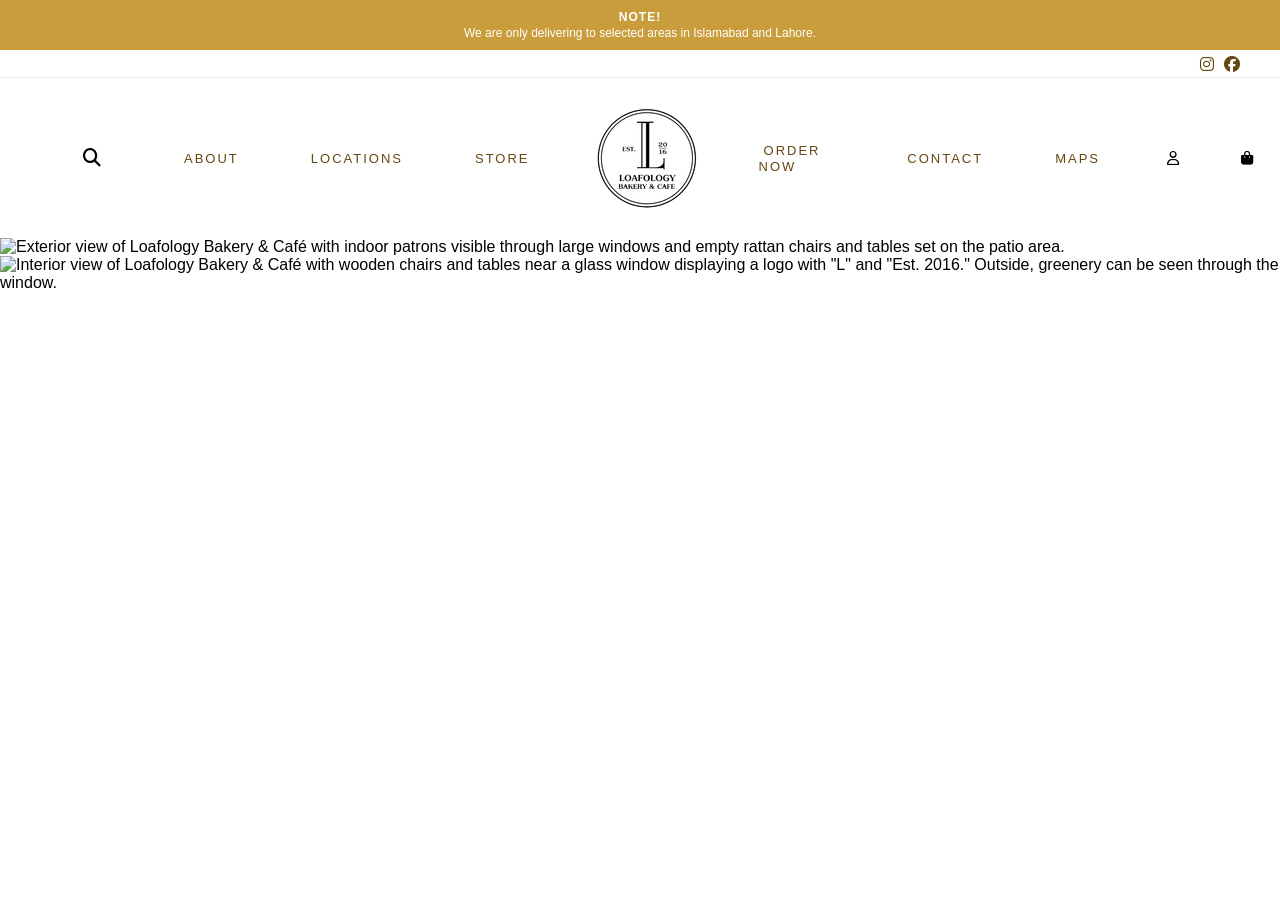
==== website-clone/index.html @ 67e298ac "initial commit" ====
<!DOCTYPE html>
<html lang="en">
<head>
    <meta charset="UTF-8">
    <meta name="viewport" content="width=device-width, initial-scale=1.0">
    <title> website-clone </title>
     <link rel="stylesheet" href="style.css">
     <link rel="stylesheet" href="https://cdnjs.cloudflare.com/ajax/libs/font-awesome/6.7.2/css/all.min.css">
</head>
<body>
    <header>

     <div class="anouncement-bar">
    <div class="anouncement-text">NOTE!</div>
    <div class="anouncement-link">
        We are only delivering to selected areas in Islamabad and Lahore.
    </div>
</div>

     <div class="page">
     <div class="content">
        <i class="fa-brands fa-facebook"></i>
        <i class="fa-brands fa-instagram"></i>
     </div>
     </div>

     <div class="site-header">
          <ul>
            <li><div class="search-logo">
               <i class="fa-solid fa-magnifying-glass"></i> 
             </div></li>
            <li><a href="#"> about</a></li>
            <li> <a href="#"> locations</a> </li>
            <li> <a href="#"> store</a></li>
            <li><div class="logo"></div> </li>
             <li> <a href="#"> order now</a></li>
              <li> <a href="#"> contact</a></li>
               <li> <a href="#"> maps</a></li>
               <li><i class="fa-regular fa-user"></i></li>
               <li> <i class="fa-solid fa-bag-shopping"></i></li>
          </ul>
        </div>
    </header>
    <secttion class="container">
        <div class="slider-wrapper">
            <div class="slider">
<img id="slider-1" src="https://loafology.com/cdn/shop/files/Loafology_Bakery_Caf_-_IMG_0495.jpg?v=1727433904&amp;width=2400" alt="Exterior view of Loafology Bakery &amp; Café with indoor patrons visible through large windows and empty rattan chairs and tables set on the patio area." />

<img id="slider-2" src="https://loafology.com/cdn/shop/files/Loafology_Bakery_Caf_-_IMG_9969-1-1_5866a946-ebfc-4ebb-a8b4-9e669cd6b1ef.jpg?height=1200&amp;v=1727432767" alt="Interior view of Loafology Bakery &amp; Café with wooden chairs and tables near a glass window displaying a logo with &quot;L&quot; and &quot;Est. 2016.&quot; Outside, greenery can be seen through the window." />
            </div>
        </div>
    </secttion>
</body>
</html>
---- website-clone/style.css ----
* {
    margin: 0;
    font-family: Arial, sans-serif;
    box-sizing: border-box;
}
body {
    width: 100%;
    overflow-x: hidden;
}
.anouncement-bar {
    background-color: #c99d3c;
    color: white;
    text-align: center;
    padding: 10px 0;
    width: 100%;

}
.anouncement-text {
   font-weight: bold;
    font-size: 12px;
    letter-spacing: 1px;
    margin-bottom: 2px;
}
.anouncement-link {
      font-size: 12px;
}
.page {
    height: 28px;
    color: #654813;
    max-width: 100%;
    margin: 0 auto;
    border-bottom: .1px solid  rgb(236, 236, 234);
}
.content {
    height: 28px;
    padding: 0px 40px;
    flex-direction: row-reverse;
    display: flex;
    align-items: center;
    gap: 10px;
}
.site-header {
    display: flex;
    justify-content: center;
    align-items: center;
    height: 160px;
    width: 100%;
    gap: 48px;
    position: relative;
}
ul {
    display: flex;
    justify-content: center;
    align-items: center;
    align-content: center;
    gap: 8px;
}
ul li {
    list-style: none;
    margin-left: 27px;
    margin-top: 27px;
    margin-bottom: 27px;
    margin-right: 27px;
    font-size: 14px;
}
ul li a {
    text-transform: uppercase;
    font-size: 13px;
    letter-spacing: 2px;
    font-weight: 500;
    text-decoration: none;
    margin-left: 5px;
    margin-right: 5px;
    color: #654813;
}
.logo {
    background-image: url(logo.png.avif);
     background-size: contain;
    background-repeat: no-repeat;
    background-position: center;
    border-radius: 50%;
    height: 100px;
    width: 100px;
    display: flex;
    flex-direction: column;
    gap: 5px;
    align-items: center;
    justify-content: center;
    text-align: center;
    align-items: center;
    flex-shrink: 0;
}
.search-logo {
    height: 50px;
    width: 50px;
    display: flex;
    align-items: center;
    justify-content: center;
    font-size: 18px;
}
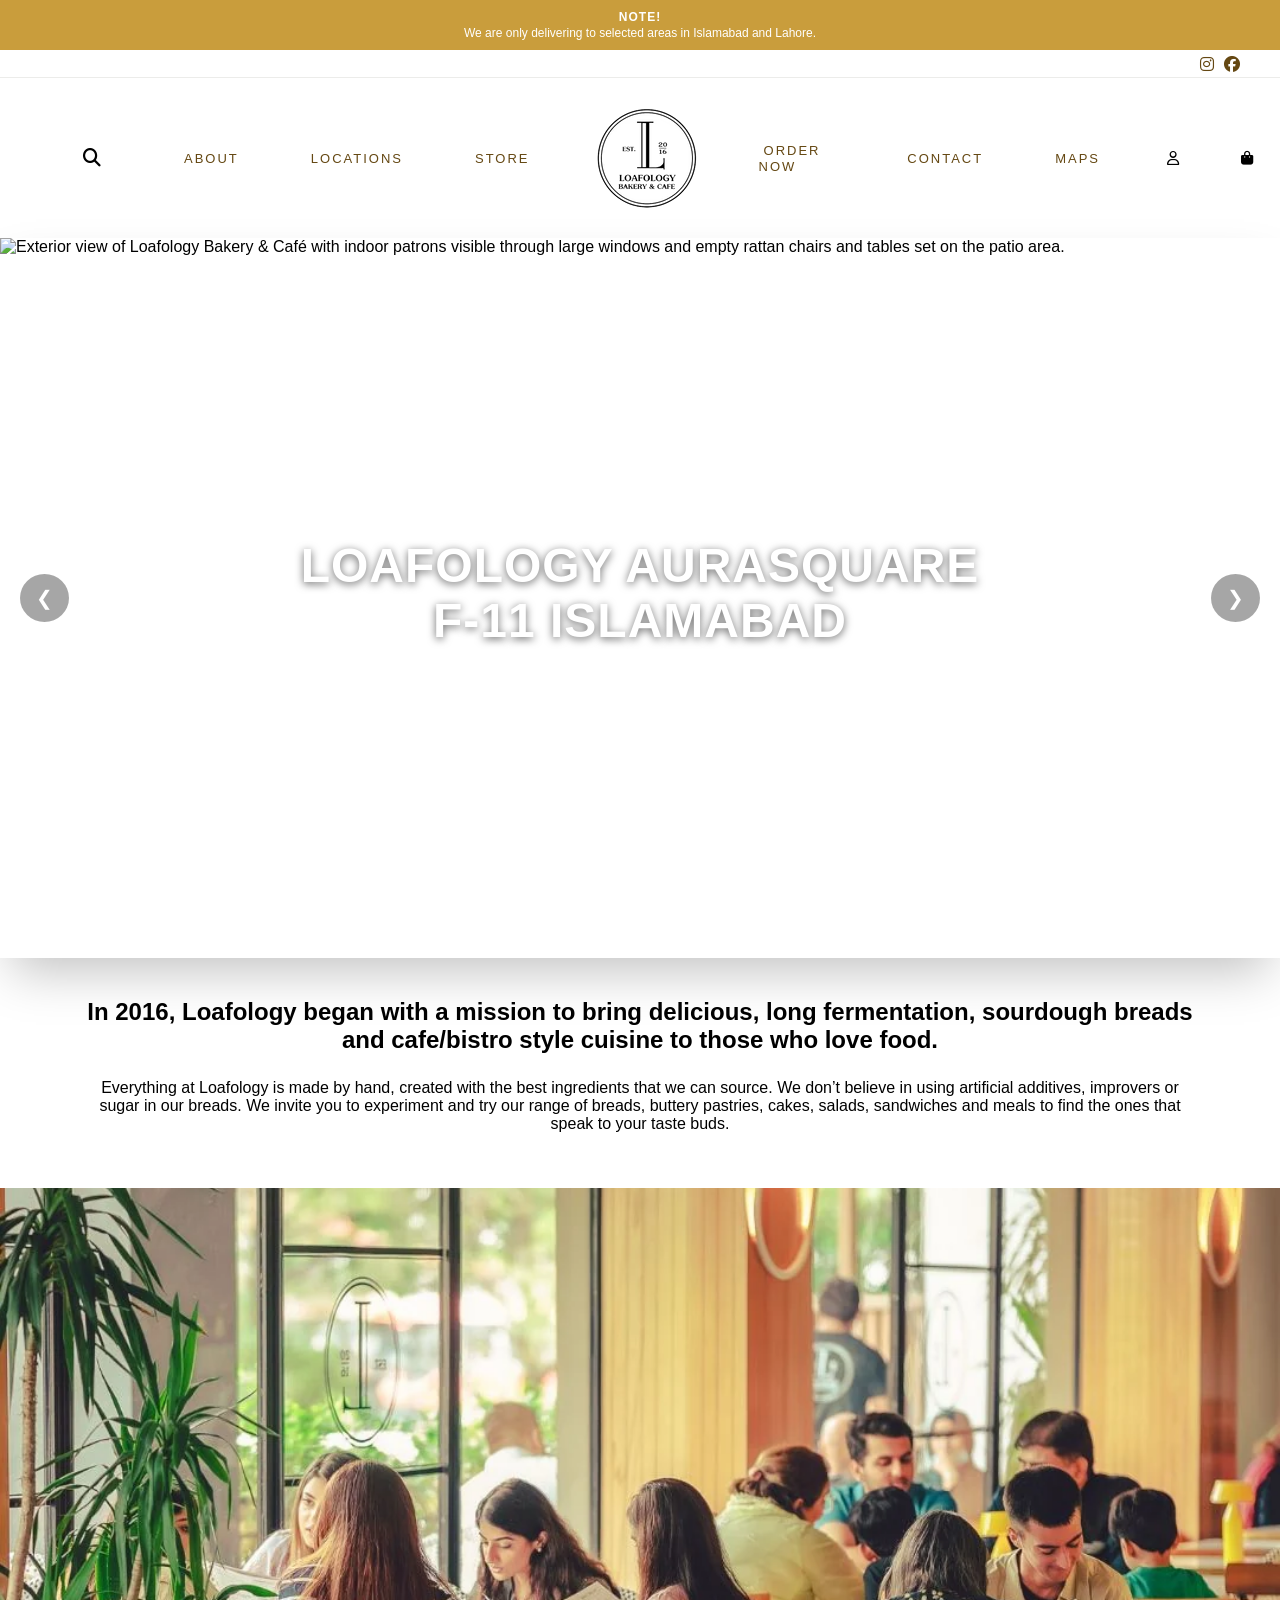
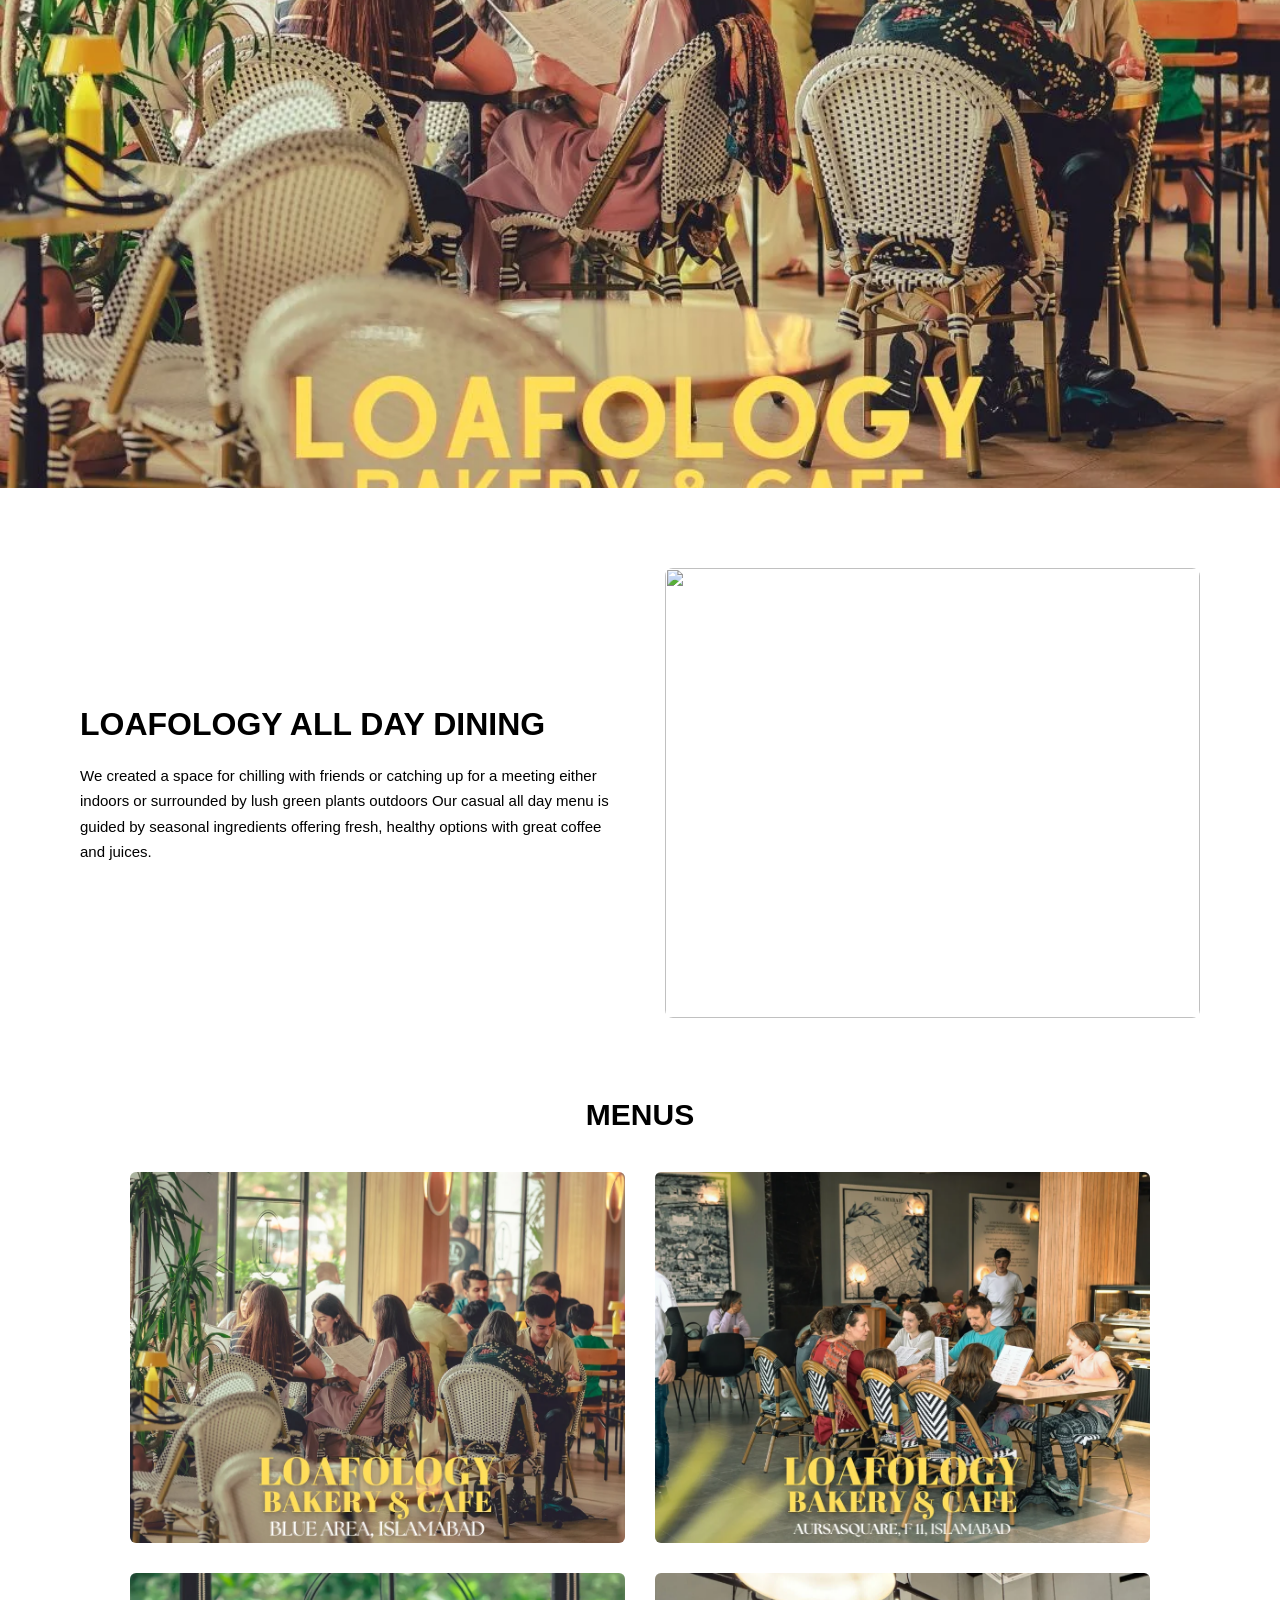
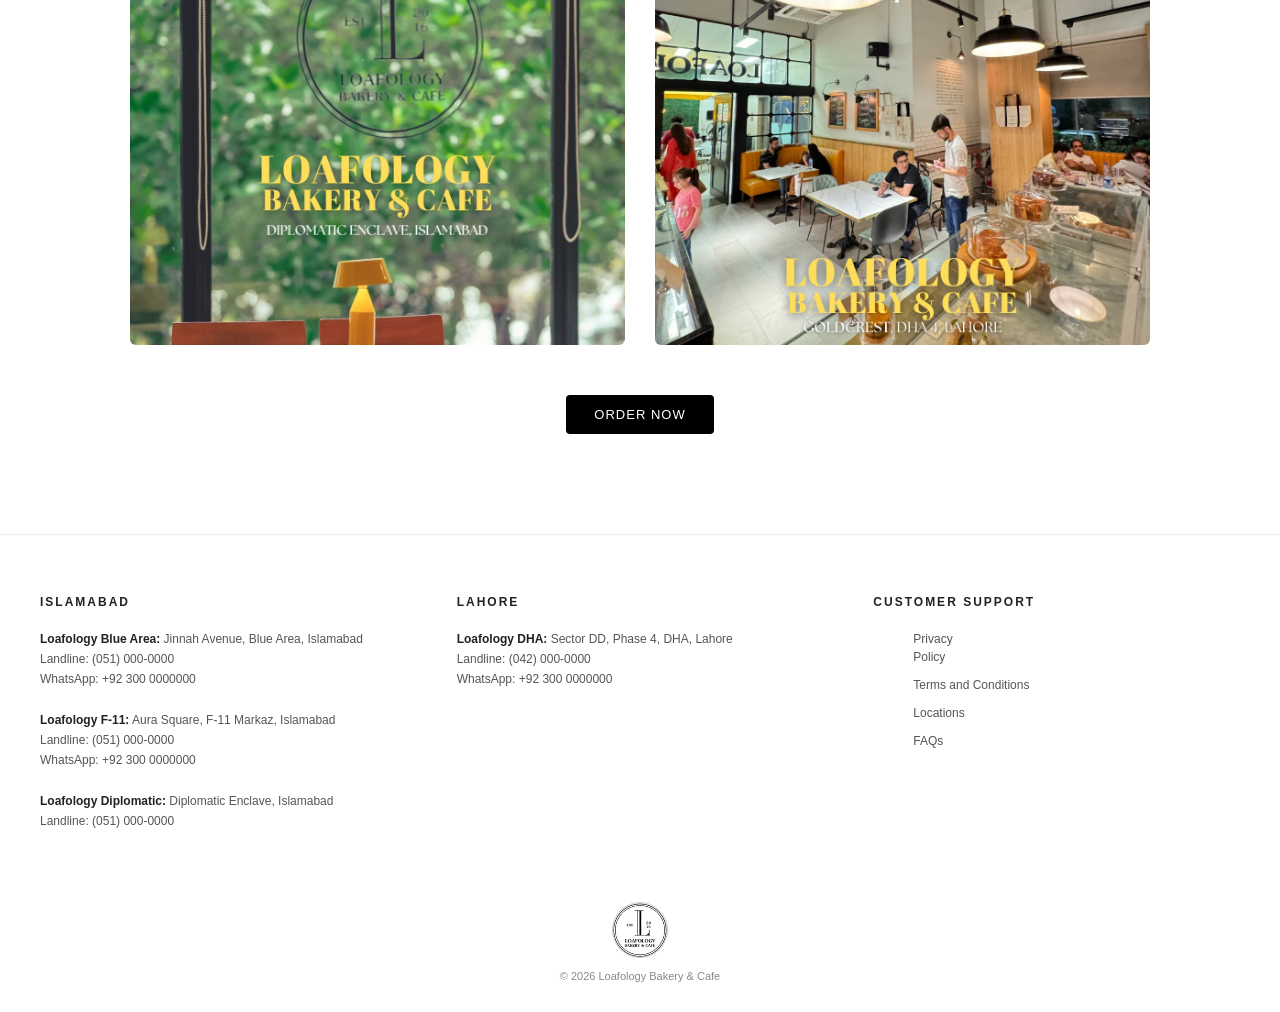
==== commit 07da4875: "remove duplicate nested website-clone folder" ====
--- a/website-clone/index.html
+++ b/website-clone/index.html
@@ -29,26 +29,149 @@
             <li><div class="search-logo">
                <i class="fa-solid fa-magnifying-glass"></i> 
              </div></li>
-            <li><a href="#"> about</a></li>
-            <li> <a href="#"> locations</a> </li>
+            <li><a href="about.html"> about</a></li>
+            <li> <a href="locations.html"> locations</a> </li>
             <li> <a href="#"> store</a></li>
             <li><div class="logo"></div> </li>
-             <li> <a href="#"> order now</a></li>
-              <li> <a href="#"> contact</a></li>
+             <li> <a href="order-now.html"> order now</a></li>
+              <li> <a href="contact.html"> contact</a></li>
                <li> <a href="#"> maps</a></li>
                <li><i class="fa-regular fa-user"></i></li>
                <li> <i class="fa-solid fa-bag-shopping"></i></li>
           </ul>
         </div>
     </header>
-    <secttion class="container">
+
+    <section class="container">
         <div class="slider-wrapper">
-            <div class="slider">
-<img id="slider-1" src="https://loafology.com/cdn/shop/files/Loafology_Bakery_Caf_-_IMG_0495.jpg?v=1727433904&amp;width=2400" alt="Exterior view of Loafology Bakery &amp; Café with indoor patrons visible through large windows and empty rattan chairs and tables set on the patio area." />
 
-<img id="slider-2" src="https://loafology.com/cdn/shop/files/Loafology_Bakery_Caf_-_IMG_9969-1-1_5866a946-ebfc-4ebb-a8b4-9e669cd6b1ef.jpg?height=1200&amp;v=1727432767" alt="Interior view of Loafology Bakery &amp; Café with wooden chairs and tables near a glass window displaying a logo with &quot;L&quot; and &quot;Est. 2016.&quot; Outside, greenery can be seen through the window." />
+            <!-- Hidden radio inputs drive which slide is shown (pure CSS, no JS) -->
+            <input type="radio" name="slider" id="slide-1" class="slide-radio" checked>
+            <input type="radio" name="slider" id="slide-2" class="slide-radio">
+
+            <div class="slides">
+                <div class="slide">
+                    <img src="https://loafology.com/cdn/shop/files/Loafology_Bakery_Caf_-_IMG_0495.jpg?v=1727433904&amp;width=2400" alt="Exterior view of Loafology Bakery &amp; Café with indoor patrons visible through large windows and empty rattan chairs and tables set on the patio area." srcset="https://loafology.com/cdn/shop/files/Loafology_Bakery_Caf_-_IMG_0495.jpg?v=1727433904&amp;width=352 352w, https://loafology.com/cdn/shop/files/Loafology_Bakery_Caf_-_IMG_0495.jpg?v=1727433904&amp;width=832 832w, https://loafology.com/cdn/shop/files/Loafology_Bakery_Caf_-_IMG_0495.jpg?v=1727433904&amp;width=1200 1200w, https://loafology.com/cdn/shop/files/Loafology_Bakery_Caf_-_IMG_0495.jpg?v=1727433904&amp;width=1920 1920w, https://loafology.com/cdn/shop/files/Loafology_Bakery_Caf_-_IMG_0495.jpg?v=1727433904&amp;width=2400 2400w" width="2400" height="1600" loading="lazy" sizes="100%" class="distilled-full-width-img">
+                    <div class="slide-caption">
+                        <h2> Loafology Aurasquare <br> F-11 Islamabad</h2>
+                    </div>
+                </div>
+                <div class="slide">
+                    <img src="https://loafology.com/cdn/shop/files/Loafology_Bakery_and_Caf_-_DSC09258.jpg?v=1727432475&amp;width=2400" alt="A modern restaurant interior at Loafology Bakery and Café featuring wooden booths with orange seating, black-and-white framed maps on the wall, and stylish chairs with black-striped upholstery." srcset="https://loafology.com/cdn/shop/files/Loafology_Bakery_and_Caf_-_DSC09258.jpg?v=1727432475&amp;width=352 352w, https://loafology.com/cdn/shop/files/Loafology_Bakery_and_Caf_-_DSC09258.jpg?v=1727432475&amp;width=832 832w, https://loafology.com/cdn/shop/files/Loafology_Bakery_and_Caf_-_DSC09258.jpg?v=1727432475&amp;width=1200 1200w, https://loafology.com/cdn/shop/files/Loafology_Bakery_and_Caf_-_DSC09258.jpg?v=1727432475&amp;width=1920 1920w, https://loafology.com/cdn/shop/files/Loafology_Bakery_and_Caf_-_DSC09258.jpg?v=1727432475&amp;width=2400 2400w" width="2400" height="3000" loading="lazy" sizes="100%" class="distilled-full-width-img">
+                    <div class="slide-caption">
+                        <h2> aesthetic and spacious interior</h2>
+                        <p> Same great food &amp; staff!</p>
+                    </div>
+                </div>
             </div>
+
+            <label for="slide-2" class="slider-arrow slider-prev show-on-slide-1" aria-label="Previous slide">&#10094;</label>
+            <label for="slide-1" class="slider-arrow slider-prev show-on-slide-2" aria-label="Previous slide">&#10094;</label>
+
+            <label for="slide-2" class="slider-arrow slider-next show-on-slide-1" aria-label="Next slide">&#10095;</label>
+            <label for="slide-1" class="slider-arrow slider-next show-on-slide-2" aria-label="Next slide">&#10095;</label>
+
+            <div class="slider-nav">
+                <label for="slide-1" class="dot"></label>
+                <label for="slide-2" class="dot"></label>
+            </div>
+
         </div>
-    </secttion>
+    </section>
+      
+       <div class="text">
+        <h2> In 2016, Loafology began with a mission to bring delicious, long fermentation, sourdough breads and cafe/bistro style cuisine to those who love food.</h2>
+        <p> Everything at Loafology is made by hand, created with the best ingredients that we can source. We don’t believe in using artificial additives, improvers or sugar in our breads. We invite you to experiment and try our range of breads, buttery pastries, cakes, salads, sandwiches and meals to find the ones that speak to your taste buds.</p>
+       </div>
+     <div class="shop-image"> </div>
+    <section class="info">
+        <div class="info-image">
+        
+            <img src="https://loafology.com/cdn/shop/files/Loafology_Bakery_Caf_-_IMG_9438-2.jpg?v=1727433622" />
+          
+        </div>
+        <div class="info-text">
+            <h2>LOAFOLOGY ALL DAY DINING</h2>
+            <p>
+               We created a space for chilling with friends or catching up for a meeting either indoors or surrounded by lush green plants outdoors Our casual all day menu is guided by seasonal ingredients offering fresh, healthy options with great coffee and juices.
+            </p>
+        </div>
+    </section>
+
+    <section class="branches-page">
+        <h2 class="section-title">MENUS</h2>
+
+        <div class="branches-grid">
+            <a href="#" class="branch-card">
+                <img src="blue-area.webp" alt="Loafology Blue Area branch interior">
+            </a>
+            <a href="#" class="branch-card">
+                <img src="aura-square.webp" alt="Loafology F-11 Aurasquare branch interior">
+            </a>
+            <a href="#" class="branch-card">
+                <img src="enclave.webp" alt="Loafology Diplomatic Enclave branch interior">
+            </a>
+            <a href="#" class="branch-card">
+                <img src="gold-crest.webp" alt="Loafology DHA Lahore branch interior">
+            </a>
+        </div>
+        <div class="order-now-btn-wrap">
+            <a href="order-now.html" class="info-btn">Order Now</a>
+        </div>
+    </section>
+
+           <!-- Footer -->
+    <footer class="site-footer-locations">
+        <div class="footer-locations-container">
+
+            <div class="footer-location-col">
+                <h4>Islamabad</h4>
+
+                <div class="location-block">
+                    <p><strong>Loafology Blue Area:</strong> Jinnah Avenue, Blue Area, Islamabad</p>
+                    <p>Landline: (051) 000-0000</p>
+                    <p>WhatsApp: +92 300 0000000</p>
+                </div>
+
+                <div class="location-block">
+                    <p><strong>Loafology F-11:</strong> Aura Square, F-11 Markaz, Islamabad</p>
+                    <p>Landline: (051) 000-0000</p>
+                    <p>WhatsApp: +92 300 0000000</p>
+                </div>
+
+                <div class="location-block">
+                    <p><strong>Loafology Diplomatic:</strong> Diplomatic Enclave, Islamabad</p>
+                    <p>Landline: (051) 000-0000</p>
+                </div>
+            </div>
+
+            <div class="footer-location-col">
+                <h4>Lahore</h4>
+
+                <div class="location-block">
+                    <p><strong>Loafology DHA:</strong> Sector DD, Phase 4, DHA, Lahore</p>
+                    <p>Landline: (042) 000-0000</p>
+                    <p>WhatsApp: +92 300 0000000</p>
+                </div>
+            </div>
+
+            <div class="footer-location-col">
+                <h4>Customer Support</h4>
+                <ul>
+                    <li><a href="#">Privacy <br>Policy</a></li>
+                    <li><a href="#">Terms and Conditions</a></li>
+                    <li><a href="locations.html">Locations</a></li> 
+                    <li><a href="#">FAQs</a></li>
+                </ul>
+            </div>
+
+        </div>
+
+        <div class="footer-logo-bottom">
+            <div class="footer-logo-badge"></div>
+            <p>&copy; 2026 Loafology Bakery & Cafe</p>
+        </div>
+    </footer>
+
 </body>
-</html>+</html>
--- a/website-clone/style.css
+++ b/website-clone/style.css
@@ -48,14 +48,14 @@
     gap: 48px;
     position: relative;
 }
-ul {
+.site-header ul {
     display: flex;
     justify-content: center;
     align-items: center;
     align-content: center;
     gap: 8px;
 }
-ul li {
+.site-header ul li {
     list-style: none;
     margin-left: 27px;
     margin-top: 27px;
@@ -63,7 +63,7 @@
     margin-right: 27px;
     font-size: 14px;
 }
-ul li a {
+.site-header ul li a {
     text-transform: uppercase;
     font-size: 13px;
     letter-spacing: 2px;
@@ -97,4 +97,715 @@
     align-items: center;
     justify-content: center;
     font-size: 18px;
-}+}
+
+/*  Slider  */
+
+.container {
+    width: 100%;
+}
+
+.slider-wrapper {
+    position: relative;
+    max-width: 100%;
+    aspect-ratio: 16 / 9;
+    overflow: hidden;
+    box-shadow: 0 1.5rem 3rem -0.75rem hsla(0, 0%, 0%, 0.25);
+}
+
+.slide-radio {
+    display: none;
+}
+
+.slides {
+    display: flex;
+    width: 100%;
+    height: 100%;
+    transition: transform 0.6s ease-in-out;
+}
+
+.slide {
+    flex: 1 0 100%;
+    position: relative;
+}
+
+.slide img {
+    width: 100%;
+    height: 100%;
+    object-fit: cover;
+    display: block;
+}
+
+.slide-caption {
+    position: absolute;
+    inset: 0;
+    display: flex;
+    flex-direction: column;
+    align-items: center;
+    justify-content: center;
+    text-align: center;
+    padding: 0 40px;
+    color: #ffffff;
+    text-shadow: 0 2px 8px rgba(0, 0, 0, 0.6);
+}
+
+.slide-caption h2 {
+    font-family: sans-serif;
+    text-transform: uppercase;
+    font-size: 48px;
+    letter-spacing: 1px;
+    margin-bottom: 10px;
+}
+
+.slide-caption p {
+    font-size: 16px;
+    letter-spacing: 1px;
+}
+
+#slide-2:checked ~ .slides {
+    transform: translateX(-100%);
+}
+
+/*  Dot navigation  */
+
+.slider-nav {
+    position: absolute;
+    bottom: 20px;
+    left: 50%;
+    transform: translateX(-50%);
+    display: flex;
+    gap: 10px;
+    z-index: 2;
+}
+
+.slider-nav .dot {
+    display: block;
+    width: 10px;
+    height: 10px;
+    border-radius: 50%;
+    background-color: rgba(255, 255, 255, 0.5);
+    border: 1px solid rgba(255, 255, 255, 0.8);
+    cursor: pointer;
+    transition: background-color 0.3s ease;
+}
+
+#slide-1:checked ~ .slider-nav label[for="slide-1"] {
+    background-color: #ffffff;
+}
+#slide-2:checked ~ .slider-nav label[for="slide-2"] {
+    background-color: #ffffff;
+}
+
+/*  Arrow navigation  */
+
+.slider-arrow {
+    position: absolute;
+    top: 50%;
+    transform: translateY(-50%);
+    background: rgba(0, 0, 0, 0.35);
+    color: #fff;
+    border: none;
+    font-size: 20px;
+    padding: 12px 16px;
+    cursor: pointer;
+    border-radius: 50%;
+    z-index: 2;
+    transition: background-color 0.2s ease;
+    display: none;
+    align-items: center;
+    justify-content: center;
+}
+
+.slider-arrow:hover {
+    background: rgba(0, 0, 0, 0.6);
+}
+
+.slider-prev {
+    left: 20px;
+}
+
+.slider-next {
+    right: 20px;
+}
+
+#slide-1:checked ~ .show-on-slide-1 {
+    display: flex;
+}
+#slide-2:checked ~ .show-on-slide-2 {
+    display: flex;
+}
+
+.text h2 {
+    justify-content: center;
+    align-items: center;
+    text-align: center;
+    margin: 0px 0px 15px;
+    padding-top: 40px;
+    padding-left: 80px;
+    padding-right: 80px;
+}
+.text p{
+    justify-content: center;
+    align-items: center;
+    text-align: center;
+    margin: 0px 0px 15px;
+    padding-left: 80px;
+    padding-right: 80px;
+    padding-top: 10px;
+    padding-bottom: 40px;
+}
+.shop-image {
+    background-image: url(shop-image.webp);
+    display: flex;
+    height: 100vh;
+    width: 100%;
+    justify-content: center;
+    align-items: center;
+    background-size: cover;
+    background-repeat: no-repeat;
+    background-position: center;
+}
+
+/*  About section  */
+
+.info {
+    display: flex;
+    flex-direction: row-reverse;
+     align-items: center;
+    gap: 50px;
+    max-width: 1200px;
+    margin: 80px auto;
+    padding: 0 40px;
+}
+
+.info-image {
+    flex: 1;
+    height: 450px;
+}
+
+.info-image img {
+    width: 100%;
+    height: 100%;
+    object-fit: cover;
+    border-radius: 8px;
+    display: block;
+}
+
+.info-text {
+    flex: 1;
+}
+
+.info-text h2 {
+    font-family: sans-serif;
+    font-size: 32px;
+    color: black;
+    margin-bottom: 20px;
+}
+
+.info-text p {
+    font-size: 15px;
+    font-family: sans-serif;
+    line-height: 1.7;
+    color: black;
+    margin-bottom: 16px;
+}
+
+.info-btn {
+    display: inline-block;
+    margin-top: 10px;
+    padding: 12px 28px;
+    background-color: black;
+    color: #fff;
+    text-decoration: none;
+    font-size: 13px;
+    letter-spacing: 1px;
+    text-transform: uppercase;
+    border-radius: 4px;
+}
+
+/*  Menu section  */
+
+.menu {
+    max-width: 1200px;
+    margin: 60px auto 100px;
+    padding: 0 40px;
+}
+
+.section-title {
+    text-align: center;
+    font-size: 30px;
+    color: black;
+    margin-bottom: 40px;
+}
+
+.menu-slider {
+    display: flex;
+    gap: 24px;
+    overflow-x: auto;
+    scroll-snap-type: x mandatory;
+    padding-bottom: 10px;
+
+    scrollbar-width: none;
+    -ms-overflow-style: none;
+}
+
+.menu-slider::-webkit-scrollbar {
+    display: none;
+}
+
+.menu-item {
+    flex: 0 0 240px;
+    scroll-snap-align: start;
+    text-align: center;
+}
+
+.menu-item img {
+    width: 100%;
+    height: 200px;
+    object-fit: cover;
+    border-radius: 8px;
+    display: block;
+}
+
+.menu-item h3 {
+    margin-top: 14px;
+    font-size: 16px;
+    letter-spacing: 1px;
+    text-transform: uppercase;
+    color: #654813;
+}
+
+/*  About page  */
+
+.about-page {
+    max-width: 700px;
+    margin: 0 auto;
+    padding: 90px 20px 110px;
+    text-align: center;
+}
+
+.about-eyebrow {
+    font-size: 11px;
+    letter-spacing: 3px;
+    text-transform: uppercase;
+    color: #654813;
+    margin-bottom: 18px;
+}
+
+.about-headline {
+    font-size: 15px;
+    font-weight: 700;
+    letter-spacing: 1px;
+    text-transform: uppercase;
+    margin-bottom: 16px;
+    color: #222;
+}
+
+.about-subline {
+    font-size: 12px;
+    letter-spacing: 1px;
+    color: #666;
+}
+
+/*  Locations & Order Now  */
+
+.branches-page {
+    max-width: 1100px;
+    margin: 60px auto 100px;
+    padding: 0 40px;
+    text-align: center;
+}
+
+.branches-grid {
+    display: grid;
+    grid-template-columns: repeat(2, 1fr);
+    gap: 30px;
+    margin-top: 40px;
+}
+
+.order-now-btn-wrap {
+    text-align: center;
+    margin-top: 40px;
+}
+
+.branch-card {
+    position: relative;
+    display: block;
+    aspect-ratio: 4 / 3;
+    overflow: hidden;
+    border-radius: 6px;
+    text-decoration: none;
+}
+
+.branch-card img {
+    width: 100%;
+    height: 100%;
+    object-fit: cover;
+    display: block;
+    transition: transform 0.3s ease;
+}
+
+.branch-card:hover img {
+    transform: scale(1.05);
+}
+
+.branch-overlay {
+    position: absolute;
+    inset: 0;
+    display: flex;
+    flex-direction: column;
+    align-items: center;
+    justify-content: center;
+    text-align: center;
+    background: linear-gradient(rgba(0, 0, 0, 0.25), rgba(0, 0, 0, 0.5));
+    padding: 20px;
+}
+
+.branch-brand {
+    font-size: 26px;
+    font-weight: 700;
+    letter-spacing: 2px;
+    text-transform: uppercase;
+    color: #f4c752;
+}
+
+.branch-tagline {
+    font-size: 13px;
+    letter-spacing: 3px;
+    text-transform: uppercase;
+    color: #f4c752;
+    margin: 6px 0 14px;
+}
+
+.branch-location {
+    font-size: 12px;
+    letter-spacing: 2px;
+    text-transform: uppercase;
+    color: #ffffff;
+}
+
+/* Contact page */
+
+.contact-hero {
+    text-align: center;
+    padding: 60px 20px 20px;
+}
+
+.eyebrow {
+    font-size: 11px;
+    letter-spacing: 3px;
+    text-transform: uppercase;
+    color: black;
+    margin-bottom: 14px;
+}
+
+.contact-intro {
+    font-size: 14px;
+    color: #555;
+    max-width: 480px;
+    margin: 0 auto;
+}
+
+.contact-form-section {
+    max-width: 600px;
+    margin: 40px auto 80px;
+    padding: 0 20px;
+    text-align: center;
+}
+
+.form-heading {
+    font-size: 13px;
+    letter-spacing: 3px;
+    text-transform: uppercase;
+    margin-bottom: 30px;
+    color: #222;
+}
+
+.form-row {
+    display: flex;
+    gap: 20px;
+    margin-bottom: 20px;
+}
+
+.form-field {
+    flex: 1;
+    text-align: left;
+}
+
+.form-field.full {
+    margin-bottom: 24px;
+}
+
+.form-field label {
+    display: block;
+    font-size: 11px;
+    letter-spacing: 1px;
+    text-transform: uppercase;
+    margin-bottom: 6px;
+    color: #555;
+}
+
+.form-field input,
+.form-field textarea {
+    width: 100%;
+    padding: 10px 12px;
+    border: 1px solid #ccc;
+    border-radius: 2px;
+    font-size: 14px;
+    font-family: inherit;
+}
+
+.send-btn {
+    background-color: #1a1a1a;
+    color: #fff;
+    padding: 12px 44px;
+    border: none;
+    border-radius: 2px;
+    font-size: 12px;
+    letter-spacing: 2px;
+    text-transform: uppercase;
+    cursor: pointer;
+}
+
+.send-btn:hover {
+    background-color: #333;
+}
+
+/*  footer  */
+
+.site-footer-locations {
+    background-color: #ffffff;
+    color: #333;
+    padding: 60px 40px 30px;
+    border-top: 1px solid #eee;
+}
+
+.footer-locations-container {
+    max-width: 1200px;
+    margin: 0 auto;
+    display: flex;
+    flex-wrap: wrap;
+    gap: 50px;
+}
+
+.footer-location-col {
+    flex: 1;
+    min-width: 220px;
+}
+
+.footer-location-col h4 {
+    font-size: 12px;
+    letter-spacing: 2px;
+    text-transform: uppercase;
+    margin-bottom: 20px;
+    color: #222;
+}
+
+.location-block {
+    margin-bottom: 20px;
+    font-size: 12px;
+    line-height: 1.7;
+    color: #555;
+}
+
+.location-block strong {
+    color: #222;
+}
+
+.footer-location-col ul {
+    list-style: none;
+}
+
+.footer-location-col ul li {
+    margin-bottom: 10px;
+}
+
+.footer-location-col ul li a {
+    font-size: 12px;
+    color: #555;
+    text-decoration: none;
+    text-transform: none;
+    letter-spacing: 0;
+}
+
+.footer-location-col ul li a:hover {
+    color: #000;
+}
+
+.footer-logo-bottom {
+    text-align: center;
+    margin-top: 50px;
+}
+
+.footer-logo-badge {
+    background-image: url(logo.png.avif);
+    justify-content: center;
+    align-items: center;
+    background-position: center;
+    background-repeat: no-repeat;
+    background-size: contain;
+    display: flex;
+    width: 56px;
+    height: 56px;
+    border-radius: 50%;
+    border: 1px solid #ccc;
+    margin: 0 auto 12px;
+}
+
+.footer-logo-bottom p {
+    font-size: 11px;
+    color: #888;
+}
+
+/* to Make Responsive  */
+
+@media (max-width: 900px) {
+.site-header {
+    height: auto;
+    padding: 20px 0;
+}
+
+.site-header ul {
+    flex-wrap: wrap;
+    row-gap: 10px;
+}
+
+.site-header ul li {
+    margin: 8px 14px;
+}
+
+.info {
+    flex-direction: column;
+    margin: 50px auto;
+    text-align: center;
+}
+
+.info-image {
+    height: 320px;
+    width: 100%;
+}
+
+.menu-item {
+    flex: 0 0 200px;
+}
+
+.text p {
+        padding-left: 40px;
+        padding-right: 40px;
+}
+
+.shop-image {
+     height: 60vh;
+}
+
+.branches-grid {
+    grid-template-columns: 1fr;
+ }
+}
+
+@media (max-width: 600px) {
+.anouncement-text,
+.anouncement-link {
+     font-size: 11px;
+}
+
+.logo {
+    width: 80px;
+    height: 80px;
+}
+
+.site-header ul li a {
+     font-size: 12px;
+}
+
+.info-text h2,
+.section-title {
+    font-size: 24px;
+}
+
+.slider-arrow {
+    font-size: 14px;
+     padding: 6px 10px;
+}
+
+.slider-nav {
+    bottom: 12px;
+}
+
+.slide-caption {
+    left: 20px;
+    bottom: 30px;
+}
+
+.slide-caption h2 {
+    height: auto;
+    font-size: 20px;
+}
+
+.slide-caption p {
+     height: auto;
+    font-size: 12px;
+}
+
+.text h2 {
+    font-size: 18px;
+    padding-left: 20px;
+    padding-right: 20px;
+    padding-top: 30px;
+ }
+
+.text p {
+    font-size: 14px;
+    padding-left: 20px;
+    padding-right: 20px;
+    padding-bottom: 30px;
+ }
+
+.shop-image {
+    height: 40vh;
+}
+
+.footer-container {
+    flex-direction: column;
+    text-align: center;
+}
+
+.footer-social {
+     justify-content: center;
+}
+
+.about-page {
+    padding: 60px 20px 80px;
+}
+
+.about-subline {
+    line-height: 1.8;
+}
+
+.branch-brand {
+    font-size: 20px;
+}
+
+.branch-tagline {
+    font-size: 11px;
+}
+
+.branch-location {
+     font-size: 11px;
+}
+
+.form-row {
+    flex-direction: column;
+    gap: 16px;
+}
+
+.footer-locations-container {
+    flex-direction: column;
+    text-align: center;
+     gap: 30px;
+}
+
+.footer-location-col ul {
+    padding: 0;
+}
+}
